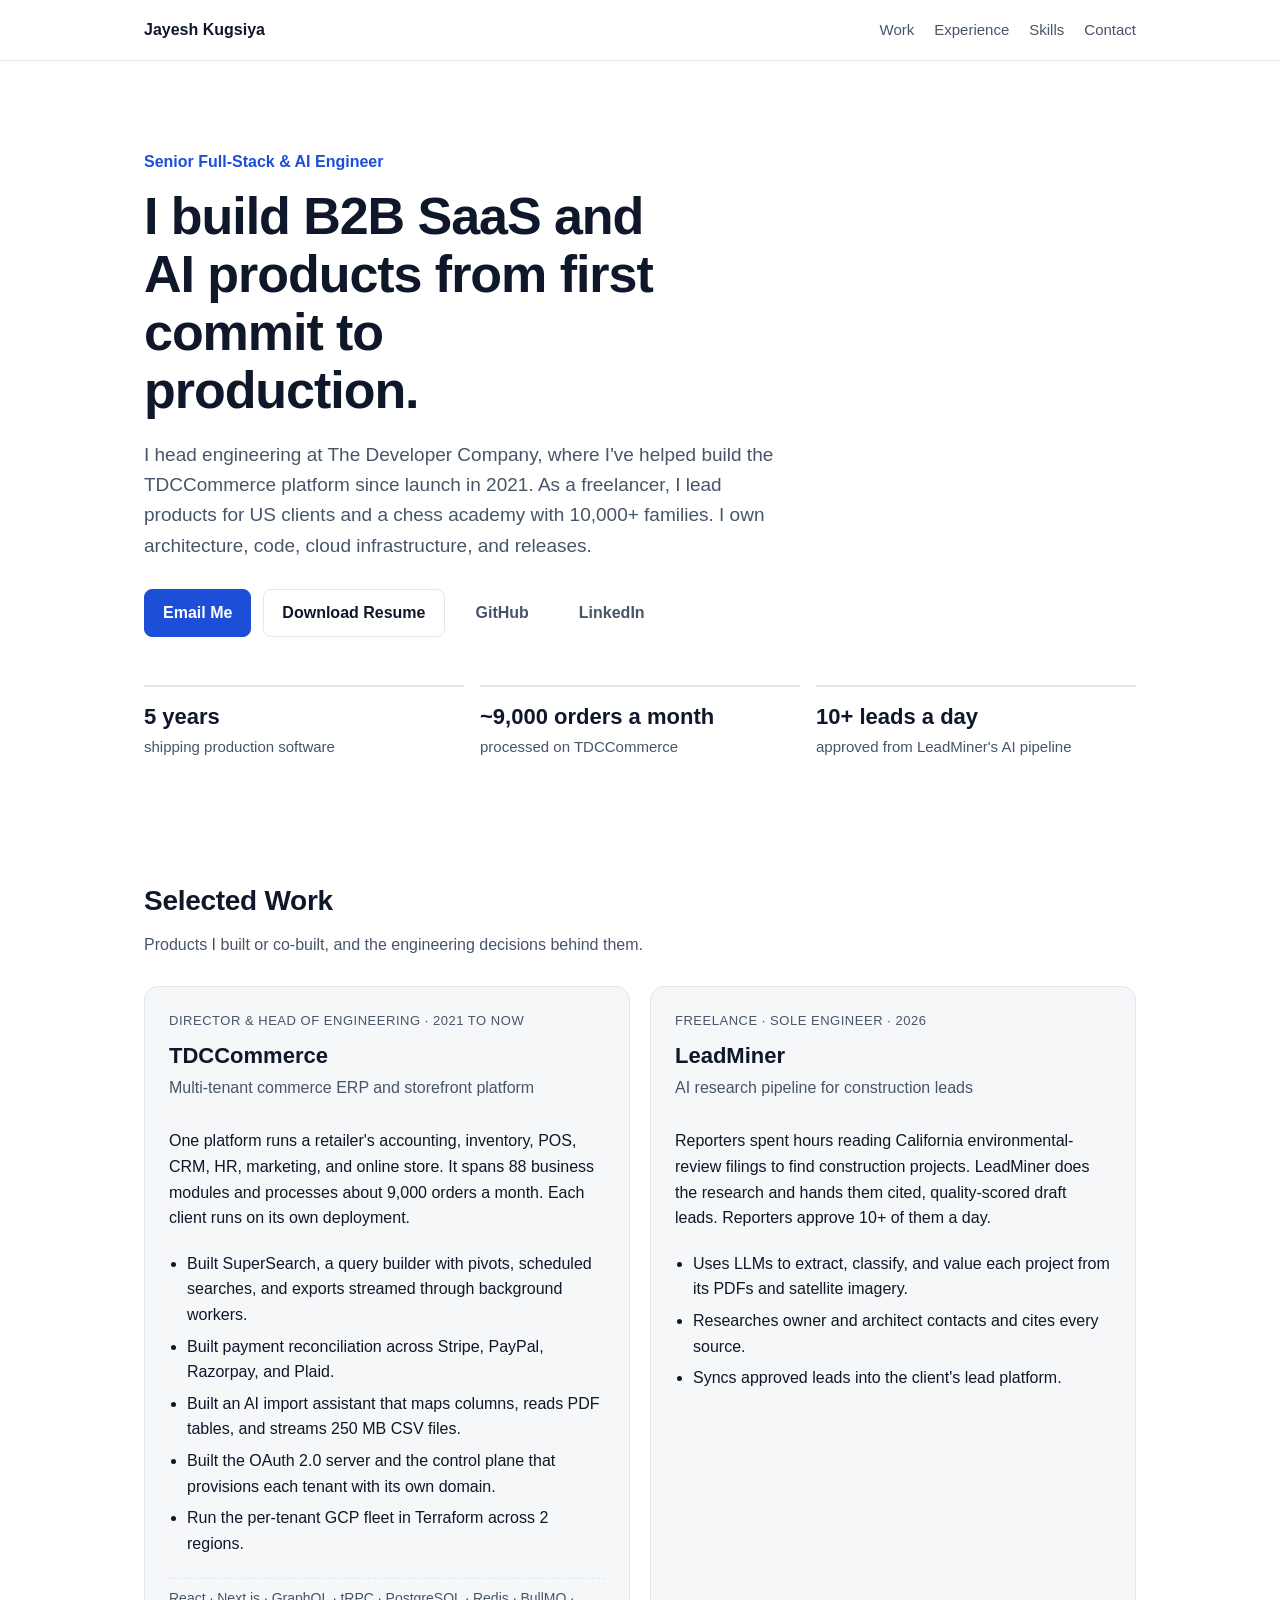
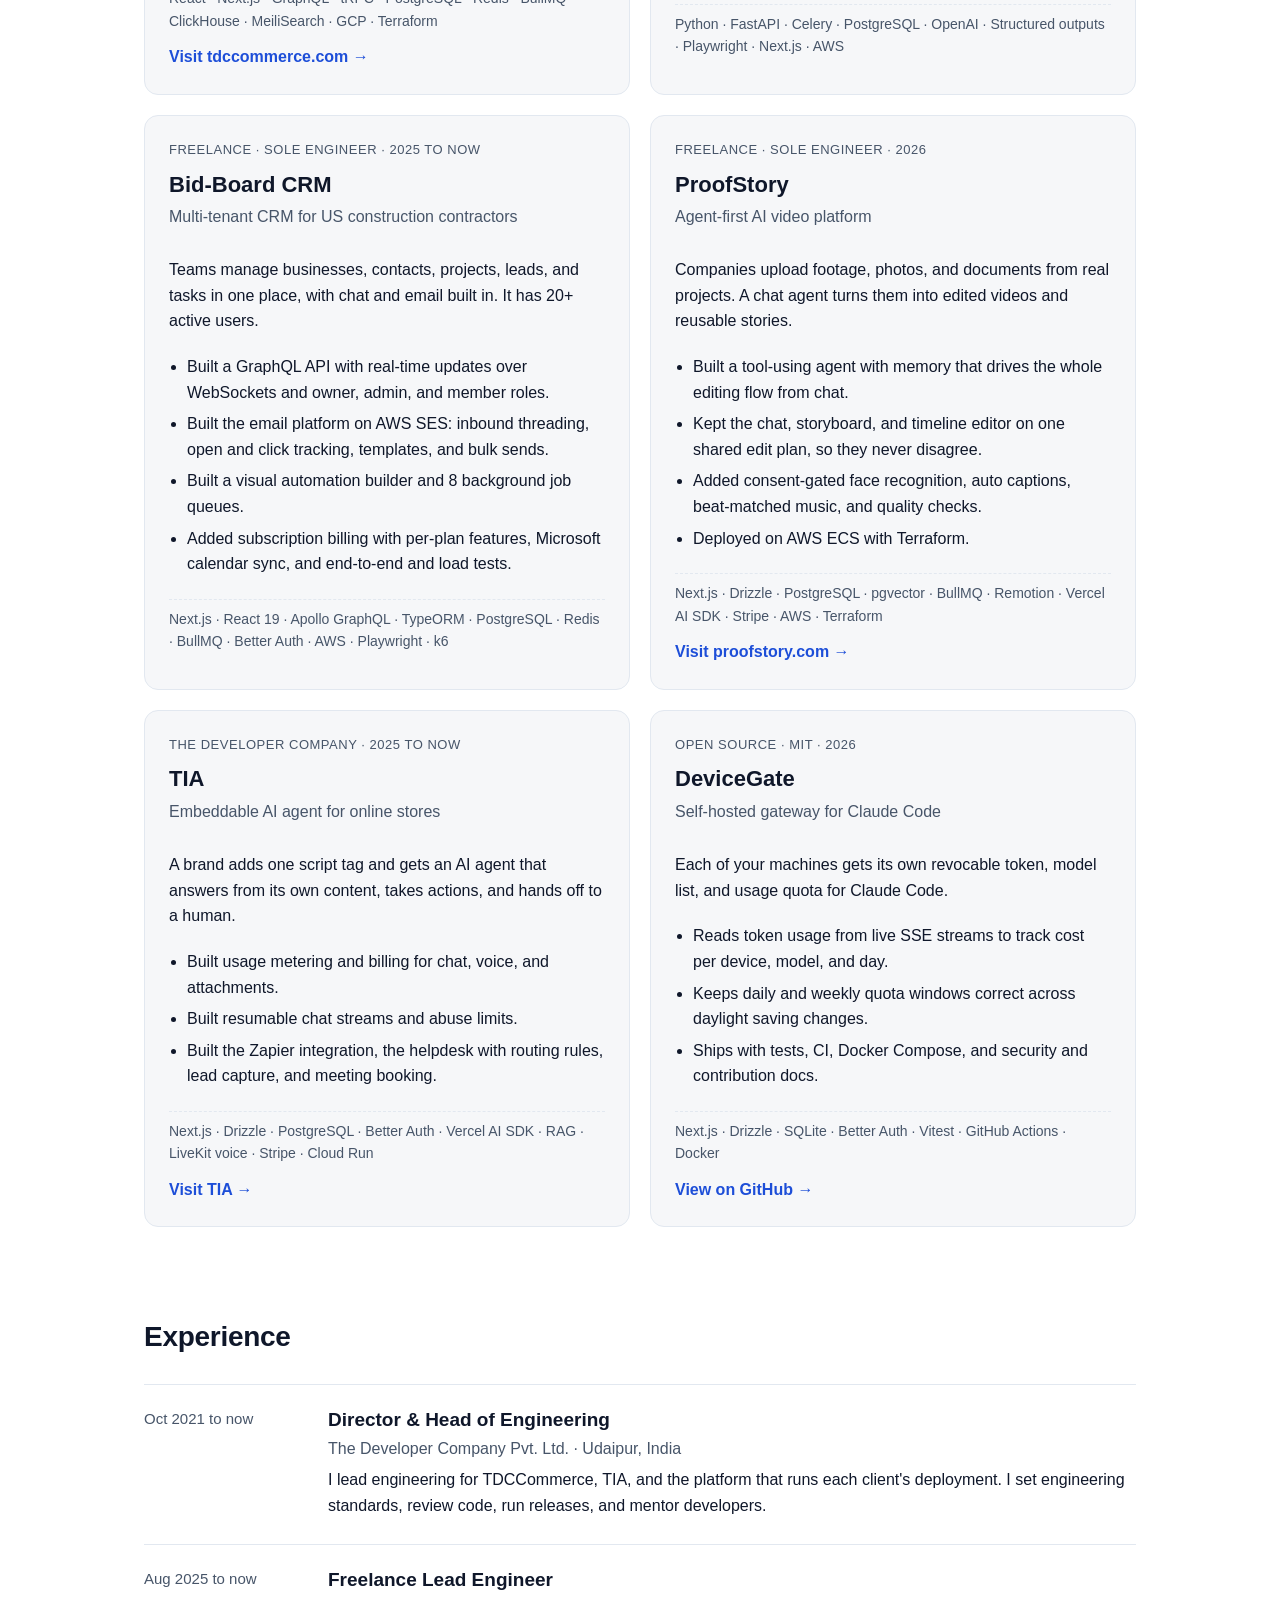
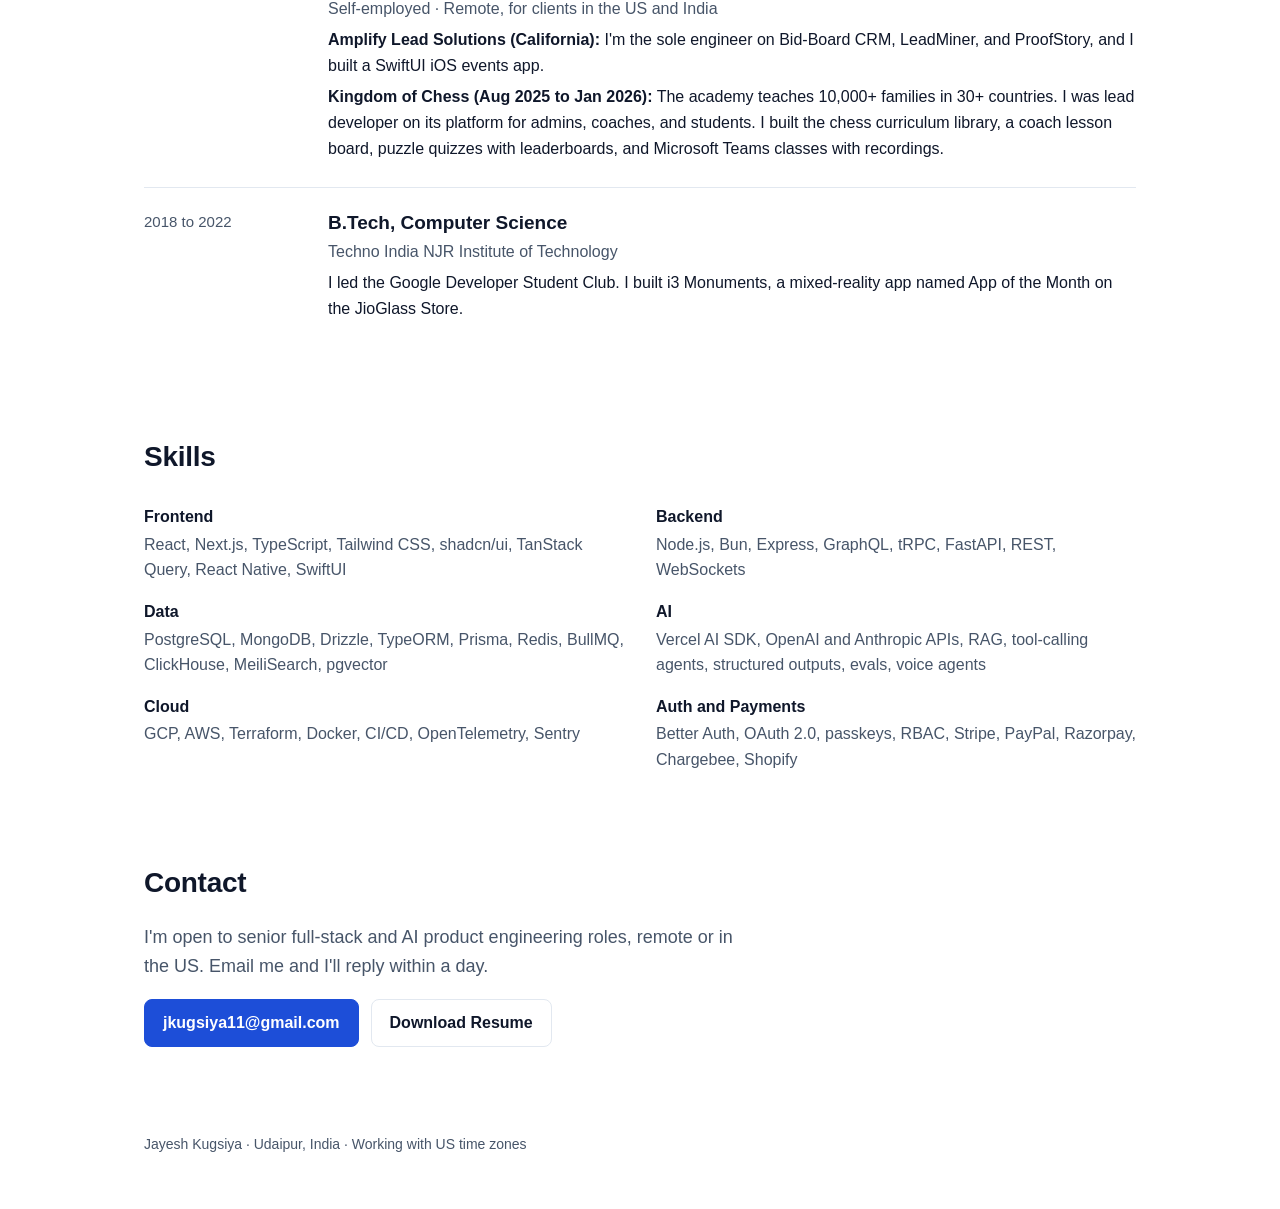
==== index.html @ 897627e0 "add portfolio site and resume" ====
<!doctype html>
<html lang="en">
<head>
<meta charset="utf-8">
<meta name="viewport" content="width=device-width, initial-scale=1">
<title>Jayesh Kugsiya | Senior Full-Stack &amp; AI Engineer</title>
<meta name="description" content="Jayesh Kugsiya builds B2B SaaS and AI products end to end with TypeScript, Next.js, Node.js, PostgreSQL, and cloud infrastructure. Open to remote and US roles.">
<meta property="og:title" content="Jayesh Kugsiya | Senior Full-Stack &amp; AI Engineer">
<meta property="og:description" content="5 years building B2B SaaS and AI products from first commit to production.">
<meta property="og:type" content="website">
<link rel="icon" href="data:image/svg+xml,<svg xmlns='http://www.w3.org/2000/svg' viewBox='0 0 32 32'><rect width='32' height='32' rx='7' fill='%231d4ed8'/><text x='16' y='22' font-family='Helvetica' font-size='15' font-weight='700' fill='white' text-anchor='middle'>JK</text></svg>">
<link rel="stylesheet" href="styles.css">
</head>
<body>
<a class="skip" href="#main">Skip to content</a>

<header class="nav">
  <div class="wrap nav-inner">
    <a class="brand" href="#top">Jayesh Kugsiya</a>
    <nav aria-label="Primary">
      <a href="#work">Work</a>
      <a href="#experience">Experience</a>
      <a href="#skills">Skills</a>
      <a href="#contact">Contact</a>
    </nav>
  </div>
</header>

<main id="main">
  <section id="top" class="hero wrap">
    <p class="eyebrow">Senior Full-Stack &amp; AI Engineer</p>
    <h1>I build B2B SaaS and AI products from first commit to production.</h1>
    <p class="lede">I head engineering at The Developer Company, where I've helped build the TDCCommerce platform since launch in 2021. As a freelancer, I lead products for US clients and a chess academy with 10,000+ families. I own architecture, code, cloud infrastructure, and releases.</p>
    <div class="cta">
      <a class="btn primary" href="mailto:jkugsiya11@gmail.com">Email Me</a>
      <a class="btn" href="Jayesh_Kugsiya_Resume.pdf" download>Download Resume</a>
      <a class="btn ghost" href="https://github.com/jkugsiya">GitHub</a>
      <a class="btn ghost" href="https://www.linkedin.com/in/jaykugsiya">LinkedIn</a>
    </div>
    <ul class="facts" aria-label="At a glance">
      <li><strong>5 years</strong><span>shipping production software</span></li>
      <li><strong>~9,000 orders a month</strong><span>processed on TDCCommerce</span></li>
      <li><strong>10+ leads a day</strong><span>approved from LeadMiner's AI pipeline</span></li>
    </ul>
  </section>

  <section id="work" class="wrap section">
    <h2>Selected Work</h2>
    <p class="section-intro">Products I built or co-built, and the engineering decisions behind them.</p>

    <div class="cards">
      <article class="card">
        <header>
          <p class="tag">Director &amp; Head of Engineering · 2021 to now</p>
          <h3>TDCCommerce</h3>
          <p class="sub">Multi-tenant commerce ERP and storefront platform</p>
        </header>
        <p>One platform runs a retailer's accounting, inventory, POS, CRM, HR, marketing, and online store. It spans 88 business modules and processes about 9,000 orders a month. Each client runs on its own deployment.</p>
        <ul>
          <li>Built SuperSearch, a query builder with pivots, scheduled searches, and exports streamed through background workers.</li>
          <li>Built payment reconciliation across Stripe, PayPal, Razorpay, and Plaid.</li>
          <li>Built an AI import assistant that maps columns, reads PDF tables, and streams 250 MB CSV files.</li>
          <li>Built the OAuth 2.0 server and the control plane that provisions each tenant with its own domain.</li>
          <li>Run the per-tenant GCP fleet in Terraform across 2 regions.</li>
        </ul>
        <p class="stack">React · Next.js · GraphQL · tRPC · PostgreSQL · Redis · BullMQ · ClickHouse · MeiliSearch · GCP · Terraform</p>
        <a class="link" href="https://tdccommerce.com">Visit tdccommerce.com</a>
      </article>

      <article class="card">
        <header>
          <p class="tag">Freelance · sole engineer · 2026</p>
          <h3>LeadMiner</h3>
          <p class="sub">AI research pipeline for construction leads</p>
        </header>
        <p>Reporters spent hours reading California environmental-review filings to find construction projects. LeadMiner does the research and hands them cited, quality-scored draft leads. Reporters approve 10+ of them a day.</p>
        <ul>
          <li>Uses LLMs to extract, classify, and value each project from its PDFs and satellite imagery.</li>
          <li>Researches owner and architect contacts and cites every source.</li>
          <li>Syncs approved leads into the client's lead platform.</li>
        </ul>
        <p class="stack">Python · FastAPI · Celery · PostgreSQL · OpenAI · Structured outputs · Playwright · Next.js · AWS</p>
      </article>

      <article class="card">
        <header>
          <p class="tag">Freelance · sole engineer · 2025 to now</p>
          <h3>Bid-Board CRM</h3>
          <p class="sub">Multi-tenant CRM for US construction contractors</p>
        </header>
        <p>Teams manage businesses, contacts, projects, leads, and tasks in one place, with chat and email built in. It has 20+ active users.</p>
        <ul>
          <li>Built a GraphQL API with real-time updates over WebSockets and owner, admin, and member roles.</li>
          <li>Built the email platform on AWS SES: inbound threading, open and click tracking, templates, and bulk sends.</li>
          <li>Built a visual automation builder and 8 background job queues.</li>
          <li>Added subscription billing with per-plan features, Microsoft calendar sync, and end-to-end and load tests.</li>
        </ul>
        <p class="stack">Next.js · React 19 · Apollo GraphQL · TypeORM · PostgreSQL · Redis · BullMQ · Better Auth · AWS · Playwright · k6</p>
      </article>

      <article class="card">
        <header>
          <p class="tag">Freelance · sole engineer · 2026</p>
          <h3>ProofStory</h3>
          <p class="sub">Agent-first AI video platform</p>
        </header>
        <p>Companies upload footage, photos, and documents from real projects. A chat agent turns them into edited videos and reusable stories.</p>
        <ul>
          <li>Built a tool-using agent with memory that drives the whole editing flow from chat.</li>
          <li>Kept the chat, storyboard, and timeline editor on one shared edit plan, so they never disagree.</li>
          <li>Added consent-gated face recognition, auto captions, beat-matched music, and quality checks.</li>
          <li>Deployed on AWS ECS with Terraform.</li>
        </ul>
        <p class="stack">Next.js · Drizzle · PostgreSQL · pgvector · BullMQ · Remotion · Vercel AI SDK · Stripe · AWS · Terraform</p>
        <a class="link" href="https://proofstory.com">Visit proofstory.com</a>
      </article>

      <article class="card">
        <header>
          <p class="tag">The Developer Company · 2025 to now</p>
          <h3>TIA</h3>
          <p class="sub">Embeddable AI agent for online stores</p>
        </header>
        <p>A brand adds one script tag and gets an AI agent that answers from its own content, takes actions, and hands off to a human.</p>
        <ul>
          <li>Built usage metering and billing for chat, voice, and attachments.</li>
          <li>Built resumable chat streams and abuse limits.</li>
          <li>Built the Zapier integration, the helpdesk with routing rules, lead capture, and meeting booking.</li>
        </ul>
        <p class="stack">Next.js · Drizzle · PostgreSQL · Better Auth · Vercel AI SDK · RAG · LiveKit voice · Stripe · Cloud Run</p>
        <a class="link" href="https://tia.tdccommerce.com">Visit TIA</a>
      </article>

      <article class="card">
        <header>
          <p class="tag">Open source · MIT · 2026</p>
          <h3>DeviceGate</h3>
          <p class="sub">Self-hosted gateway for Claude Code</p>
        </header>
        <p>Each of your machines gets its own revocable token, model list, and usage quota for Claude Code.</p>
        <ul>
          <li>Reads token usage from live SSE streams to track cost per device, model, and day.</li>
          <li>Keeps daily and weekly quota windows correct across daylight saving changes.</li>
          <li>Ships with tests, CI, Docker Compose, and security and contribution docs.</li>
        </ul>
        <p class="stack">Next.js · Drizzle · SQLite · Better Auth · Vitest · GitHub Actions · Docker</p>
        <a class="link" href="https://github.com/jkugsiya/DeviceGate">View on GitHub</a>
      </article>
    </div>
  </section>

  <section id="experience" class="wrap section">
    <h2>Experience</h2>
    <ol class="timeline">
      <li>
        <div class="when">Oct 2021 to now</div>
        <div>
          <h3>Director &amp; Head of Engineering</h3>
          <p class="sub">The Developer Company Pvt. Ltd. · Udaipur, India</p>
          <p>I lead engineering for TDCCommerce, TIA, and the platform that runs each client's deployment. I set engineering standards, review code, run releases, and mentor developers.</p>
        </div>
      </li>
      <li>
        <div class="when">Aug 2025 to now</div>
        <div>
          <h3>Freelance Lead Engineer</h3>
          <p class="sub">Self-employed · Remote, for clients in the US and India</p>
          <p><strong>Amplify Lead Solutions (California):</strong> I'm the sole engineer on Bid-Board CRM, LeadMiner, and ProofStory, and I built a SwiftUI iOS events app.</p>
          <p><strong>Kingdom of Chess (Aug 2025 to Jan 2026):</strong> The academy teaches 10,000+ families in 30+ countries. I was lead developer on its platform for admins, coaches, and students. I built the chess curriculum library, a coach lesson board, puzzle quizzes with leaderboards, and Microsoft Teams classes with recordings.</p>
        </div>
      </li>
      <li>
        <div class="when">2018 to 2022</div>
        <div>
          <h3>B.Tech, Computer Science</h3>
          <p class="sub">Techno India NJR Institute of Technology</p>
          <p>I led the Google Developer Student Club. I built i3 Monuments, a mixed-reality app named App of the Month on the JioGlass Store.</p>
        </div>
      </li>
    </ol>
  </section>

  <section id="skills" class="wrap section">
    <h2>Skills</h2>
    <dl class="skills">
      <div><dt>Frontend</dt><dd>React, Next.js, TypeScript, Tailwind CSS, shadcn/ui, TanStack Query, React Native, SwiftUI</dd></div>
      <div><dt>Backend</dt><dd>Node.js, Bun, Express, GraphQL, tRPC, FastAPI, REST, WebSockets</dd></div>
      <div><dt>Data</dt><dd>PostgreSQL, MongoDB, Drizzle, TypeORM, Prisma, Redis, BullMQ, ClickHouse, MeiliSearch, pgvector</dd></div>
      <div><dt>AI</dt><dd>Vercel AI SDK, OpenAI and Anthropic APIs, RAG, tool-calling agents, structured outputs, evals, voice agents</dd></div>
      <div><dt>Cloud</dt><dd>GCP, AWS, Terraform, Docker, CI/CD, OpenTelemetry, Sentry</dd></div>
      <div><dt>Auth and Payments</dt><dd>Better Auth, OAuth 2.0, passkeys, RBAC, Stripe, PayPal, Razorpay, Chargebee, Shopify</dd></div>
    </dl>
  </section>

  <section id="contact" class="wrap section contact">
    <h2>Contact</h2>
    <p>I'm open to senior full-stack and AI product engineering roles, remote or in the US. Email me and I'll reply within a day.</p>
    <div class="cta">
      <a class="btn primary" href="mailto:jkugsiya11@gmail.com">jkugsiya11@gmail.com</a>
      <a class="btn" href="Jayesh_Kugsiya_Resume.pdf" download>Download Resume</a>
    </div>
  </section>
</main>

<footer class="wrap footer">
  <p>Jayesh Kugsiya · Udaipur, India · Working with US time zones</p>
</footer>
</body>
</html>
---- styles.css ----
:root {
  --bg: #ffffff;
  --surface: #f6f7f9;
  --text: #0f172a;
  --muted: #475569;
  --border: #e2e8f0;
  --accent: #1d4ed8;
  --accent-text: #ffffff;
  color-scheme: light dark;
}
@media (prefers-color-scheme: dark) {
  :root {
    --bg: #0b0f17;
    --surface: #131a26;
    --text: #e5e9f0;
    --muted: #9aa6b8;
    --border: #243045;
    --accent: #6d9bff;
    --accent-text: #0b0f17;
  }
}

* { box-sizing: border-box; }
html { scroll-behavior: smooth; scroll-padding-top: 72px; }
@media (prefers-reduced-motion: reduce) { html { scroll-behavior: auto; } }
body {
  margin: 0;
  background: var(--bg);
  color: var(--text);
  font: 16px/1.6 ui-sans-serif, -apple-system, "Segoe UI", Roboto, Helvetica, Arial, sans-serif;
}
a { color: var(--accent); }
a:focus-visible, .btn:focus-visible { outline: 3px solid var(--accent); outline-offset: 2px; }
.wrap { max-width: 1040px; margin: 0 auto; padding: 0 24px; }

.skip { position: absolute; left: -999px; }
.skip:focus { left: 16px; top: 12px; z-index: 10; background: var(--bg); padding: 8px 12px; }

.nav {
  position: sticky; top: 0; z-index: 5;
  background: color-mix(in srgb, var(--bg) 88%, transparent);
  backdrop-filter: blur(8px);
  border-bottom: 1px solid var(--border);
}
.nav-inner { display: flex; align-items: center; justify-content: space-between; height: 60px; }
.brand { font-weight: 700; color: var(--text); text-decoration: none; }
.nav nav { display: flex; gap: 20px; }
.nav nav a { color: var(--muted); text-decoration: none; font-size: 15px; }
.nav nav a:hover { color: var(--text); }
@media (max-width: 560px) { .nav nav { gap: 14px; } .nav nav a { font-size: 14px; } .brand { font-size: 15px; } }

.hero { padding-top: 88px; padding-bottom: 56px; }
.eyebrow { color: var(--accent); font-weight: 600; margin: 0 0 12px; }
h1 { font-size: clamp(32px, 5vw, 52px); line-height: 1.12; letter-spacing: -0.02em; margin: 0 0 20px; max-width: 18ch; }
.lede { font-size: 19px; color: var(--muted); max-width: 62ch; margin: 0 0 28px; }

.cta { display: flex; flex-wrap: wrap; gap: 12px; }
.btn {
  display: inline-block; padding: 10px 18px; border-radius: 8px;
  border: 1px solid var(--border); color: var(--text); text-decoration: none; font-weight: 600;
}
.btn:hover { border-color: var(--muted); }
.btn.primary { background: var(--accent); border-color: var(--accent); color: var(--accent-text); }
.btn.ghost { border-color: transparent; color: var(--muted); }
.btn.ghost:hover { color: var(--text); }

.facts { list-style: none; padding: 0; margin: 48px 0 0; display: grid; grid-template-columns: repeat(3, 1fr); gap: 16px; }
.facts li { border-top: 2px solid var(--border); padding-top: 12px; }
.facts strong { display: block; font-size: 22px; }
.facts span { color: var(--muted); font-size: 15px; }
@media (max-width: 640px) { .facts { grid-template-columns: 1fr; } }

.section { padding-top: 64px; padding-bottom: 24px; }
h2 { font-size: 28px; letter-spacing: -0.01em; margin: 0 0 8px; }
.section-intro { color: var(--muted); margin: 0 0 28px; }

.cards { display: grid; grid-template-columns: repeat(2, 1fr); gap: 20px; }
@media (max-width: 820px) { .cards { grid-template-columns: 1fr; } }
.card {
  background: var(--surface); border: 1px solid var(--border); border-radius: 14px;
  padding: 24px; display: flex; flex-direction: column;
}
.card h3 { font-size: 22px; margin: 0; }
.tag { font-size: 13px; color: var(--muted); margin: 0 0 6px; text-transform: uppercase; letter-spacing: 0.04em; }
.sub { color: var(--muted); margin: 2px 0 12px; }
.card ul { padding-left: 18px; margin: 4px 0 16px; }
.card li { margin-bottom: 6px; }
.stack { font-size: 14px; color: var(--muted); margin: auto 0 12px; padding-top: 8px; border-top: 1px dashed var(--border); }
.link { font-weight: 600; text-decoration: none; }
.link::after { content: " \2192"; }

.timeline { list-style: none; padding: 0; margin: 24px 0 0; }
.timeline li { display: grid; grid-template-columns: 160px 1fr; gap: 24px; padding: 20px 0; border-top: 1px solid var(--border); }
.timeline h3 { margin: 0; font-size: 19px; }
.timeline p { margin: 0 0 6px; }
.when { color: var(--muted); font-size: 15px; padding-top: 2px; }
@media (max-width: 640px) { .timeline li { grid-template-columns: 1fr; gap: 4px; } }

.skills { display: grid; grid-template-columns: repeat(2, 1fr); gap: 16px 32px; margin: 24px 0 0; }
.skills dt { font-weight: 700; }
.skills dd { margin: 2px 0 0; color: var(--muted); }
@media (max-width: 640px) { .skills { grid-template-columns: 1fr; } }

.contact p { font-size: 18px; color: var(--muted); max-width: 60ch; }
.footer { padding-top: 48px; padding-bottom: 40px; color: var(--muted); font-size: 14px; }
@media (max-width: 420px) { .nav nav a[href="#skills"] { display: none; } }
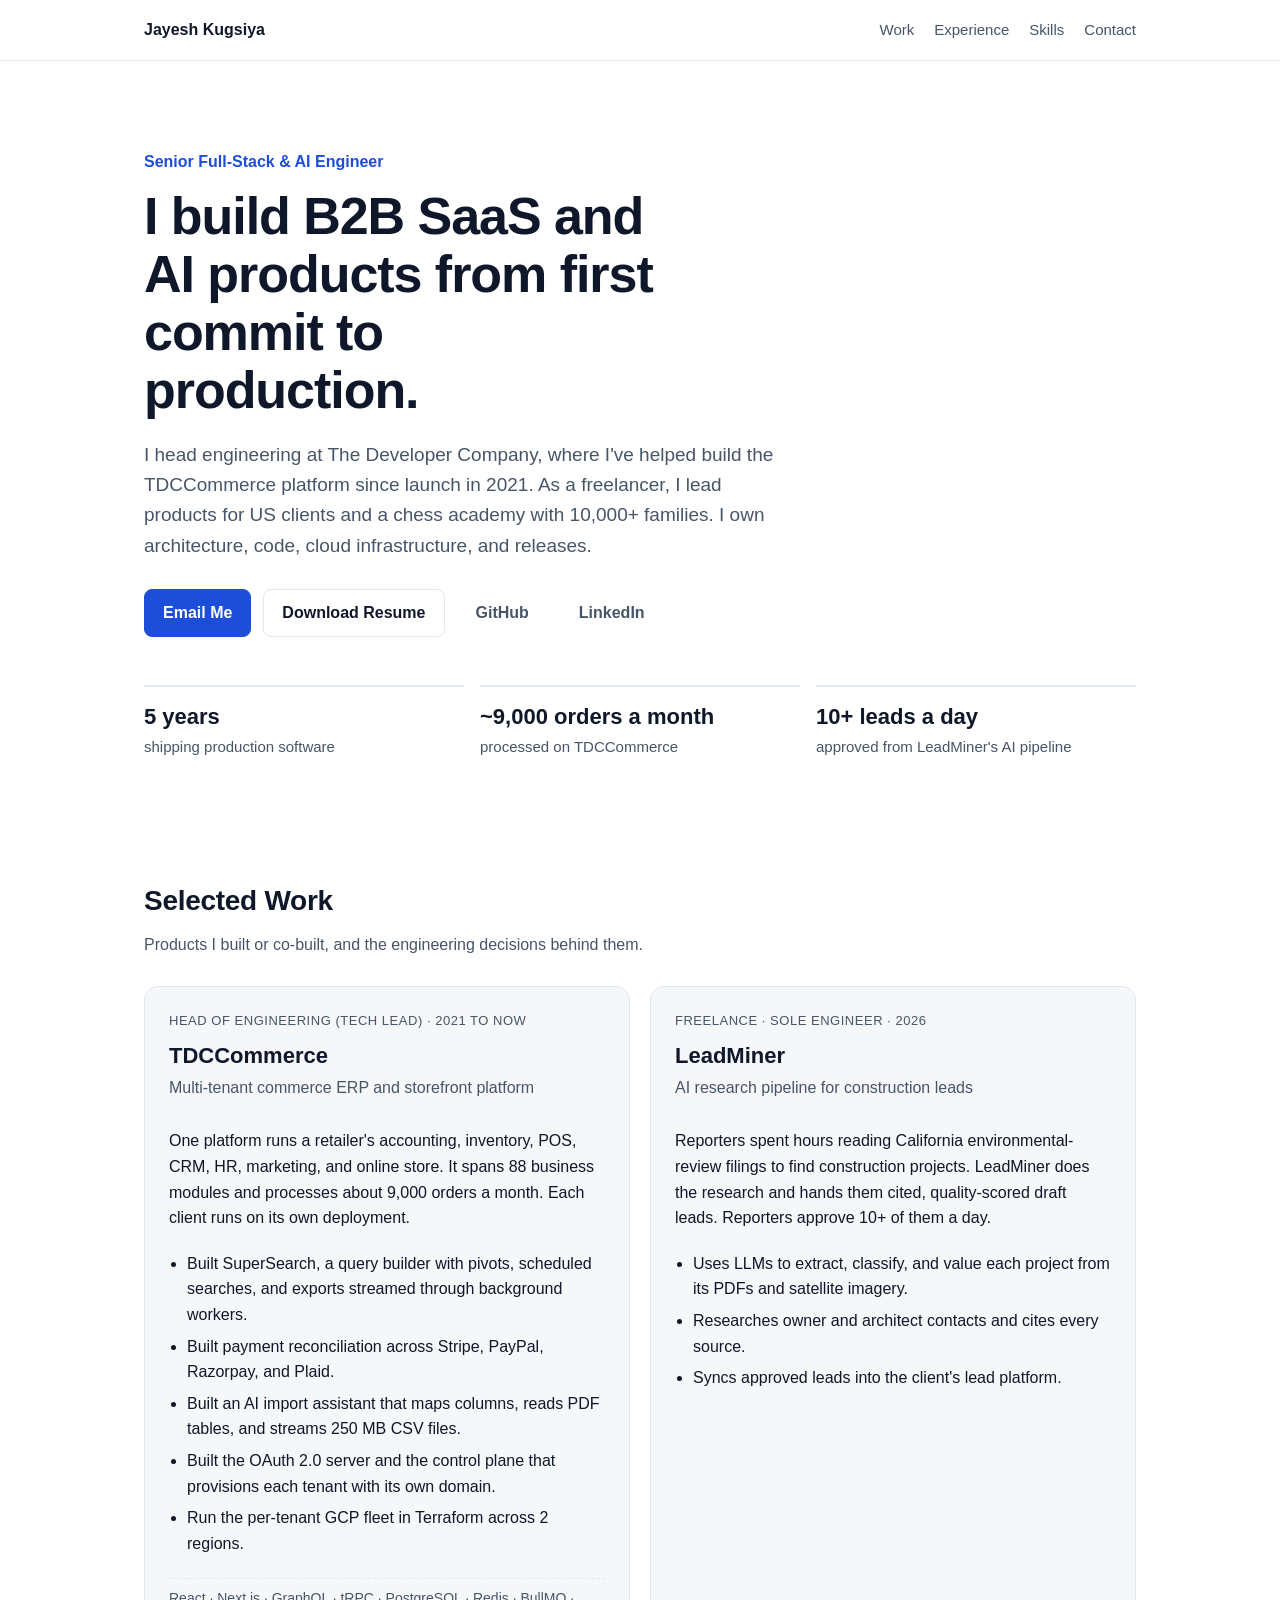
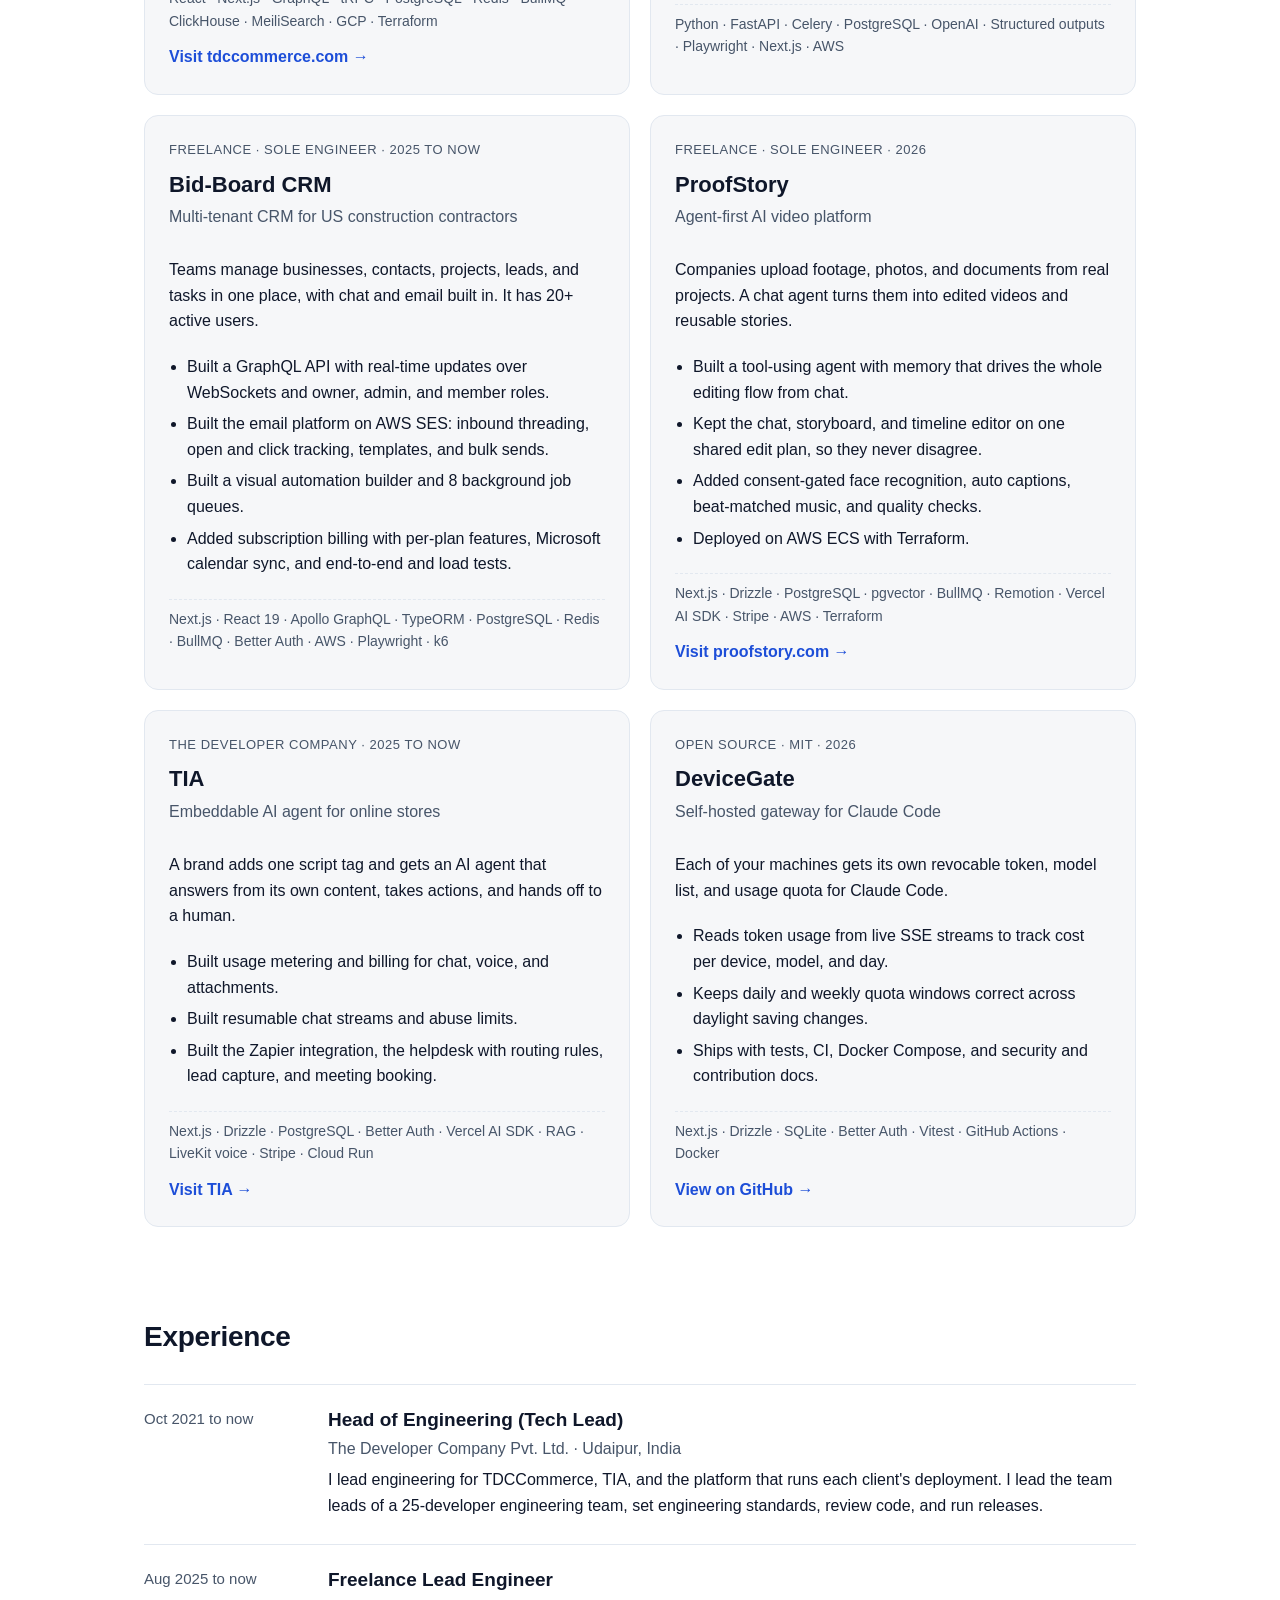
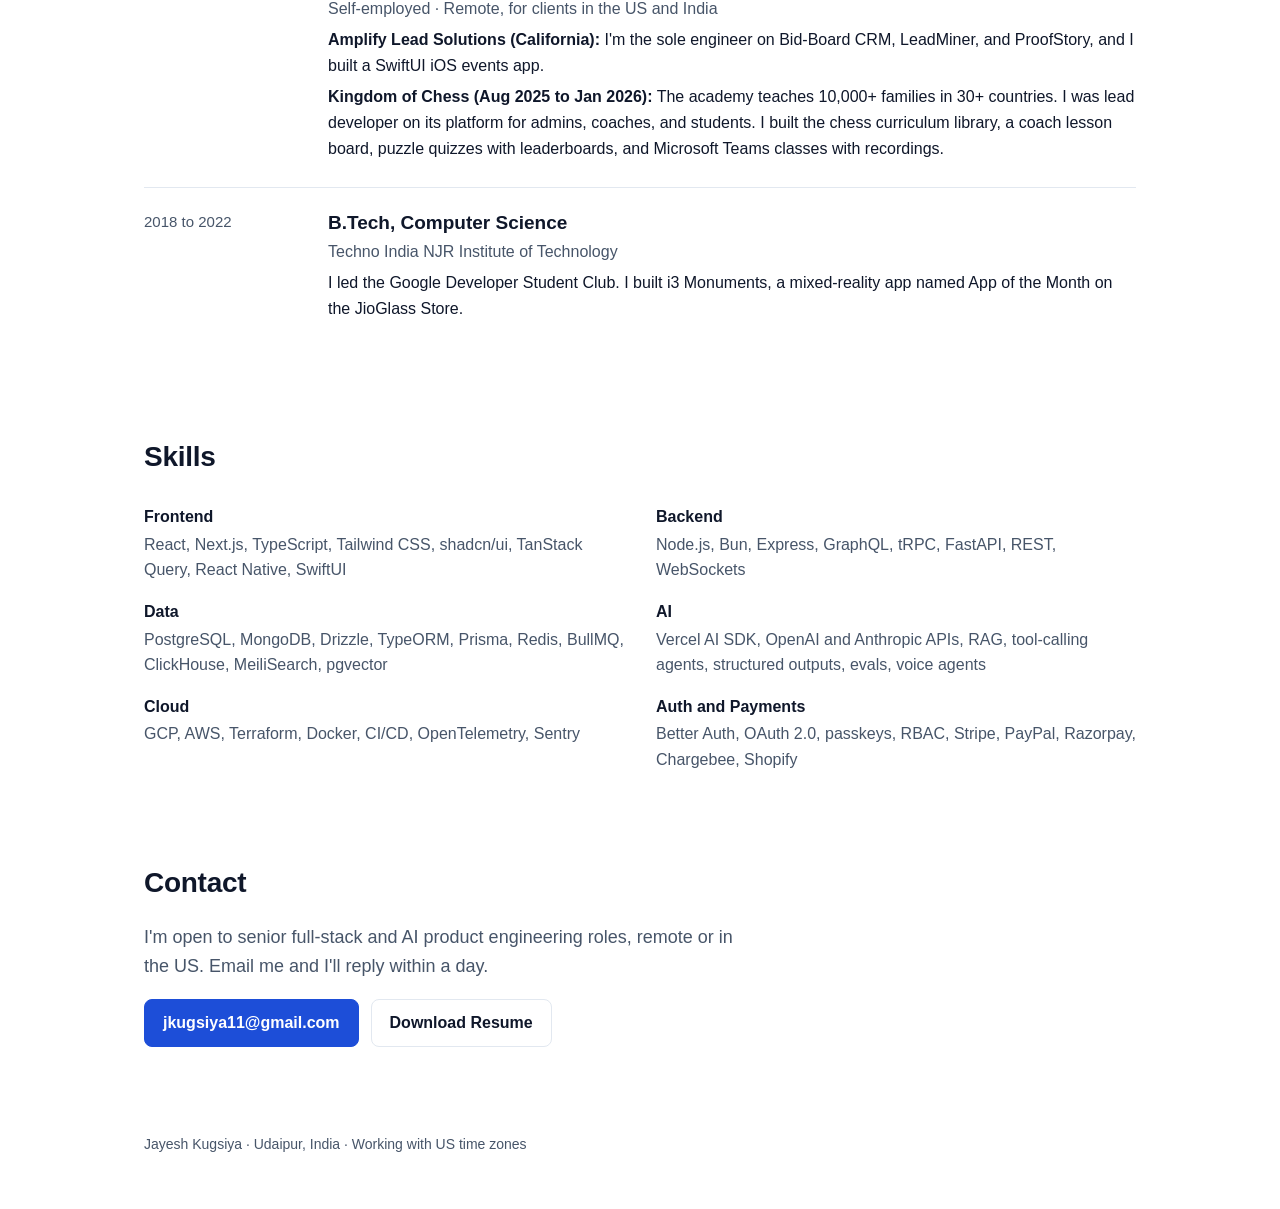
==== commit 3c88f630: "update title, team scope, and open-source work in resume and site" ====
--- a/index.html
+++ b/index.html
@@ -51,7 +51,7 @@
     <div class="cards">
       <article class="card">
         <header>
-          <p class="tag">Director &amp; Head of Engineering · 2021 to now</p>
+          <p class="tag">Head of Engineering (Tech Lead) · 2021 to now</p>
           <h3>TDCCommerce</h3>
           <p class="sub">Multi-tenant commerce ERP and storefront platform</p>
         </header>
@@ -155,9 +155,9 @@
       <li>
         <div class="when">Oct 2021 to now</div>
         <div>
-          <h3>Director &amp; Head of Engineering</h3>
+          <h3>Head of Engineering (Tech Lead)</h3>
           <p class="sub">The Developer Company Pvt. Ltd. · Udaipur, India</p>
-          <p>I lead engineering for TDCCommerce, TIA, and the platform that runs each client's deployment. I set engineering standards, review code, run releases, and mentor developers.</p>
+          <p>I lead engineering for TDCCommerce, TIA, and the platform that runs each client's deployment. I lead the team leads of a 25-developer engineering team, set engineering standards, review code, and run releases.</p>
         </div>
       </li>
       <li>
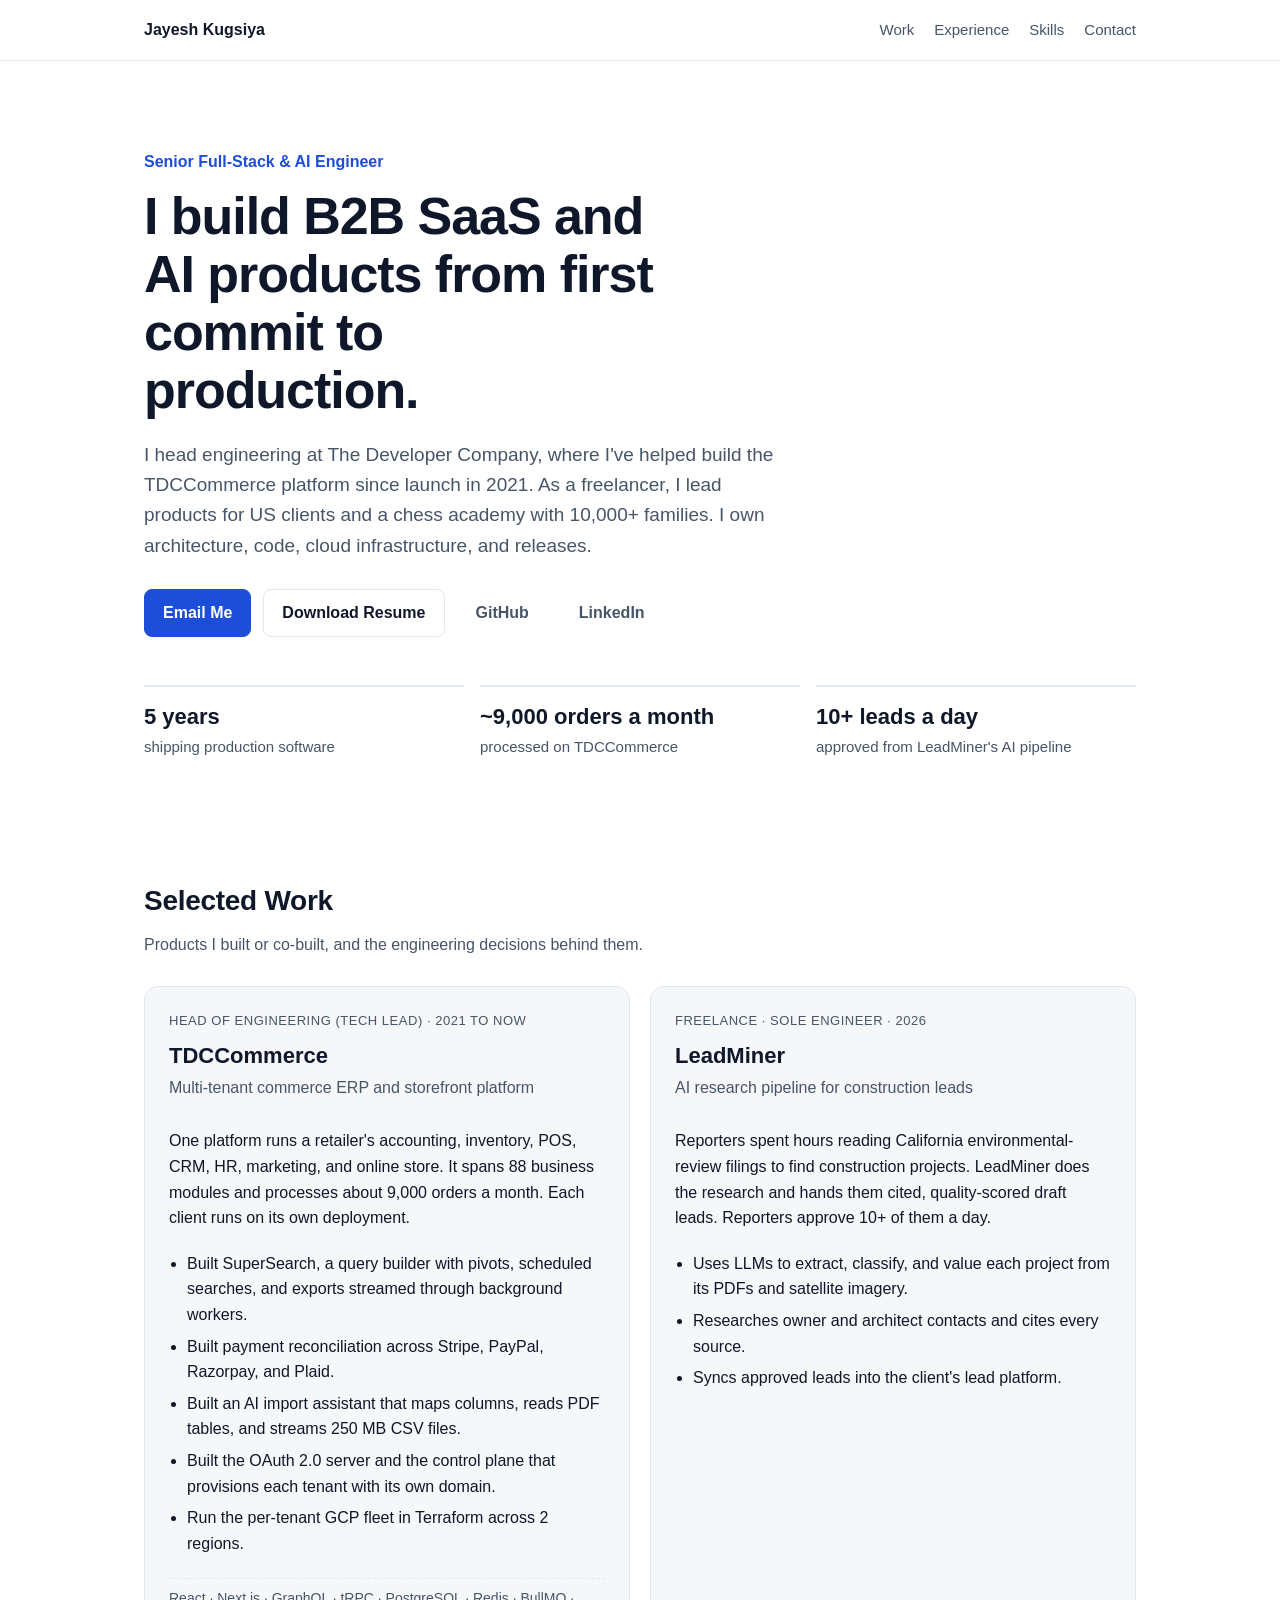
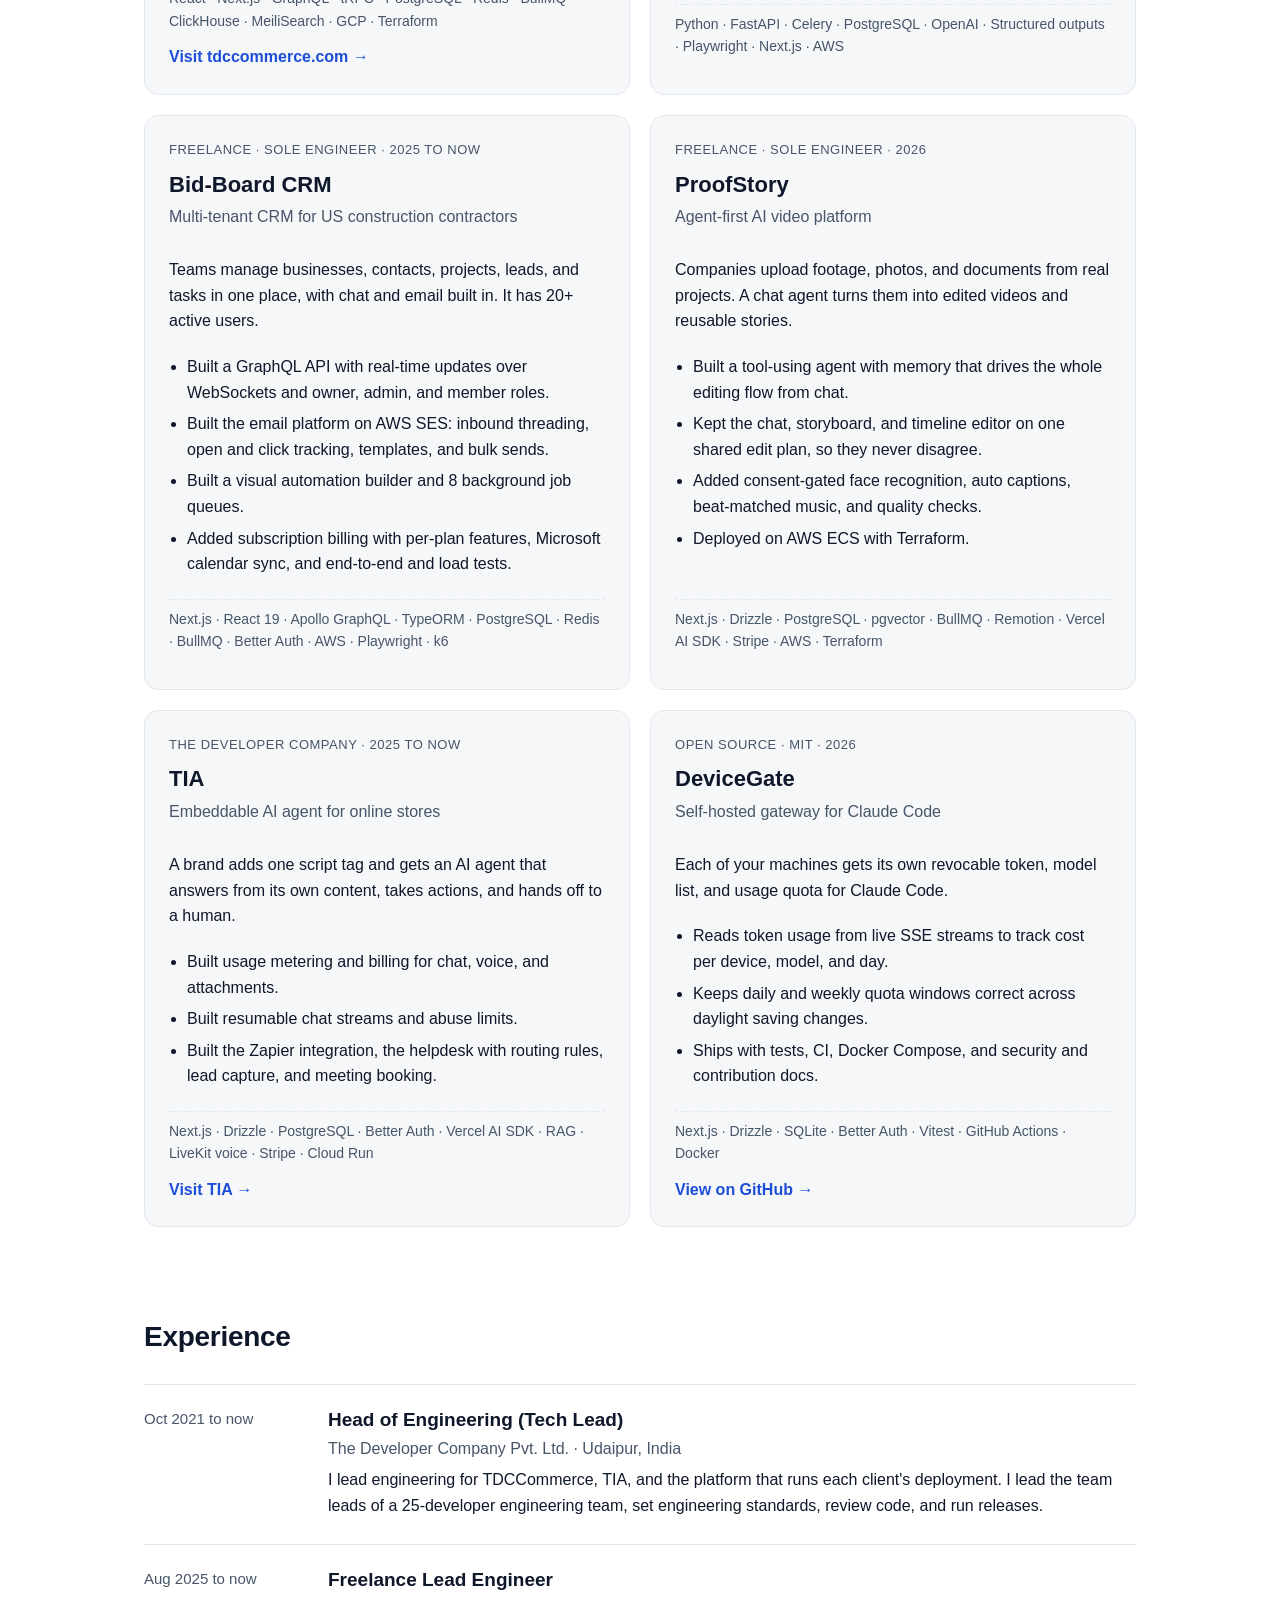
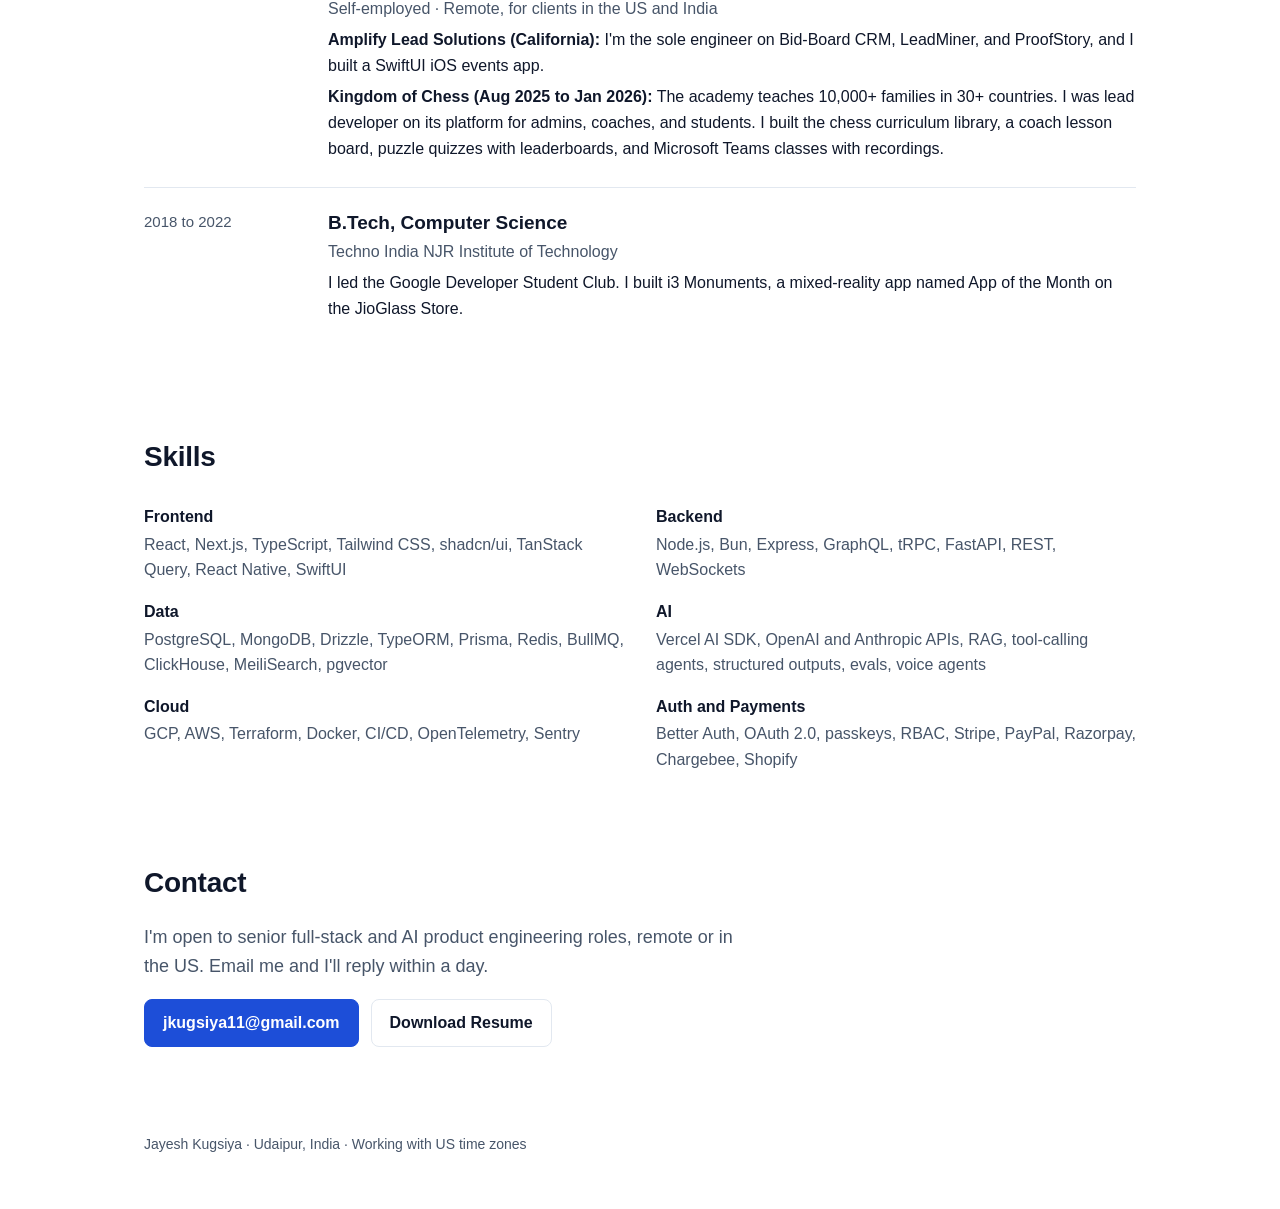
==== commit 4a23f9d8: "remove proofstory link until the site launches" ====
--- a/index.html
+++ b/index.html
@@ -112,7 +112,6 @@
           <li>Deployed on AWS ECS with Terraform.</li>
         </ul>
         <p class="stack">Next.js · Drizzle · PostgreSQL · pgvector · BullMQ · Remotion · Vercel AI SDK · Stripe · AWS · Terraform</p>
-        <a class="link" href="https://proofstory.com">Visit proofstory.com</a>
       </article>
 
       <article class="card">
